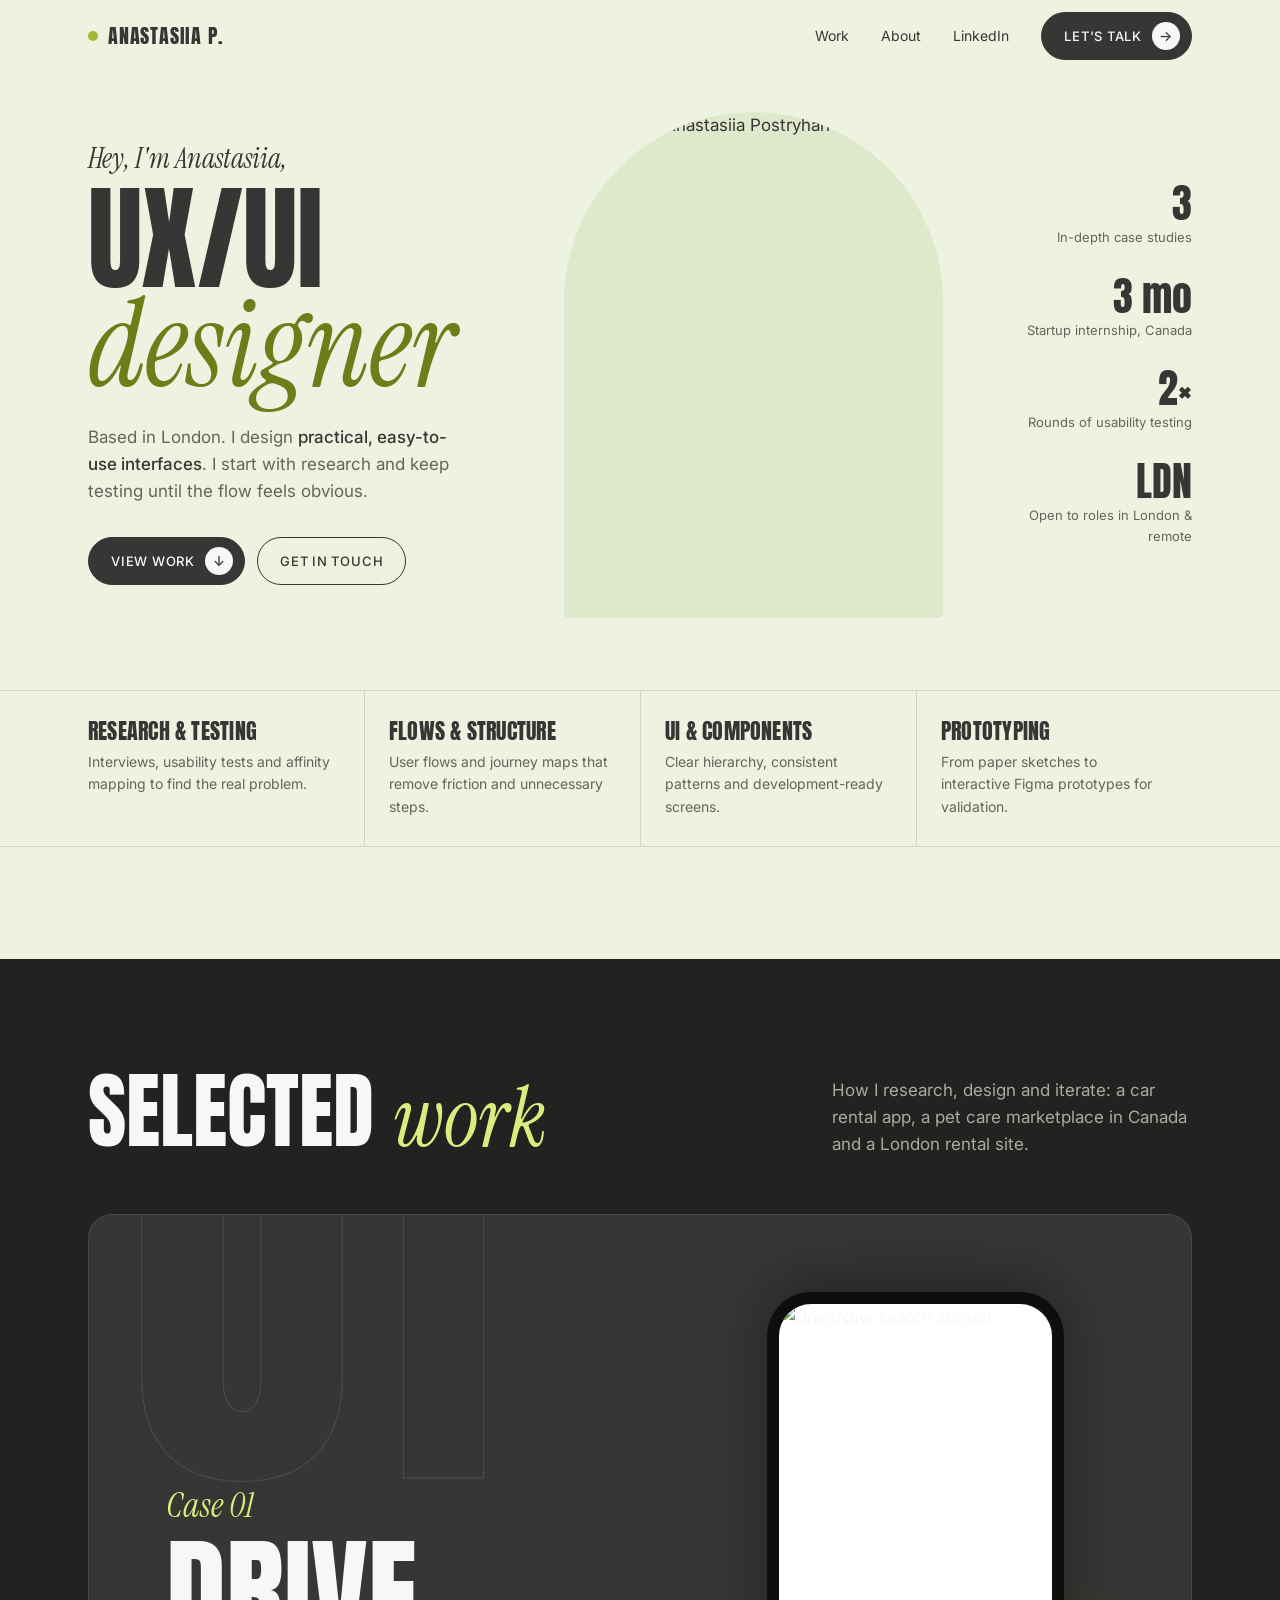
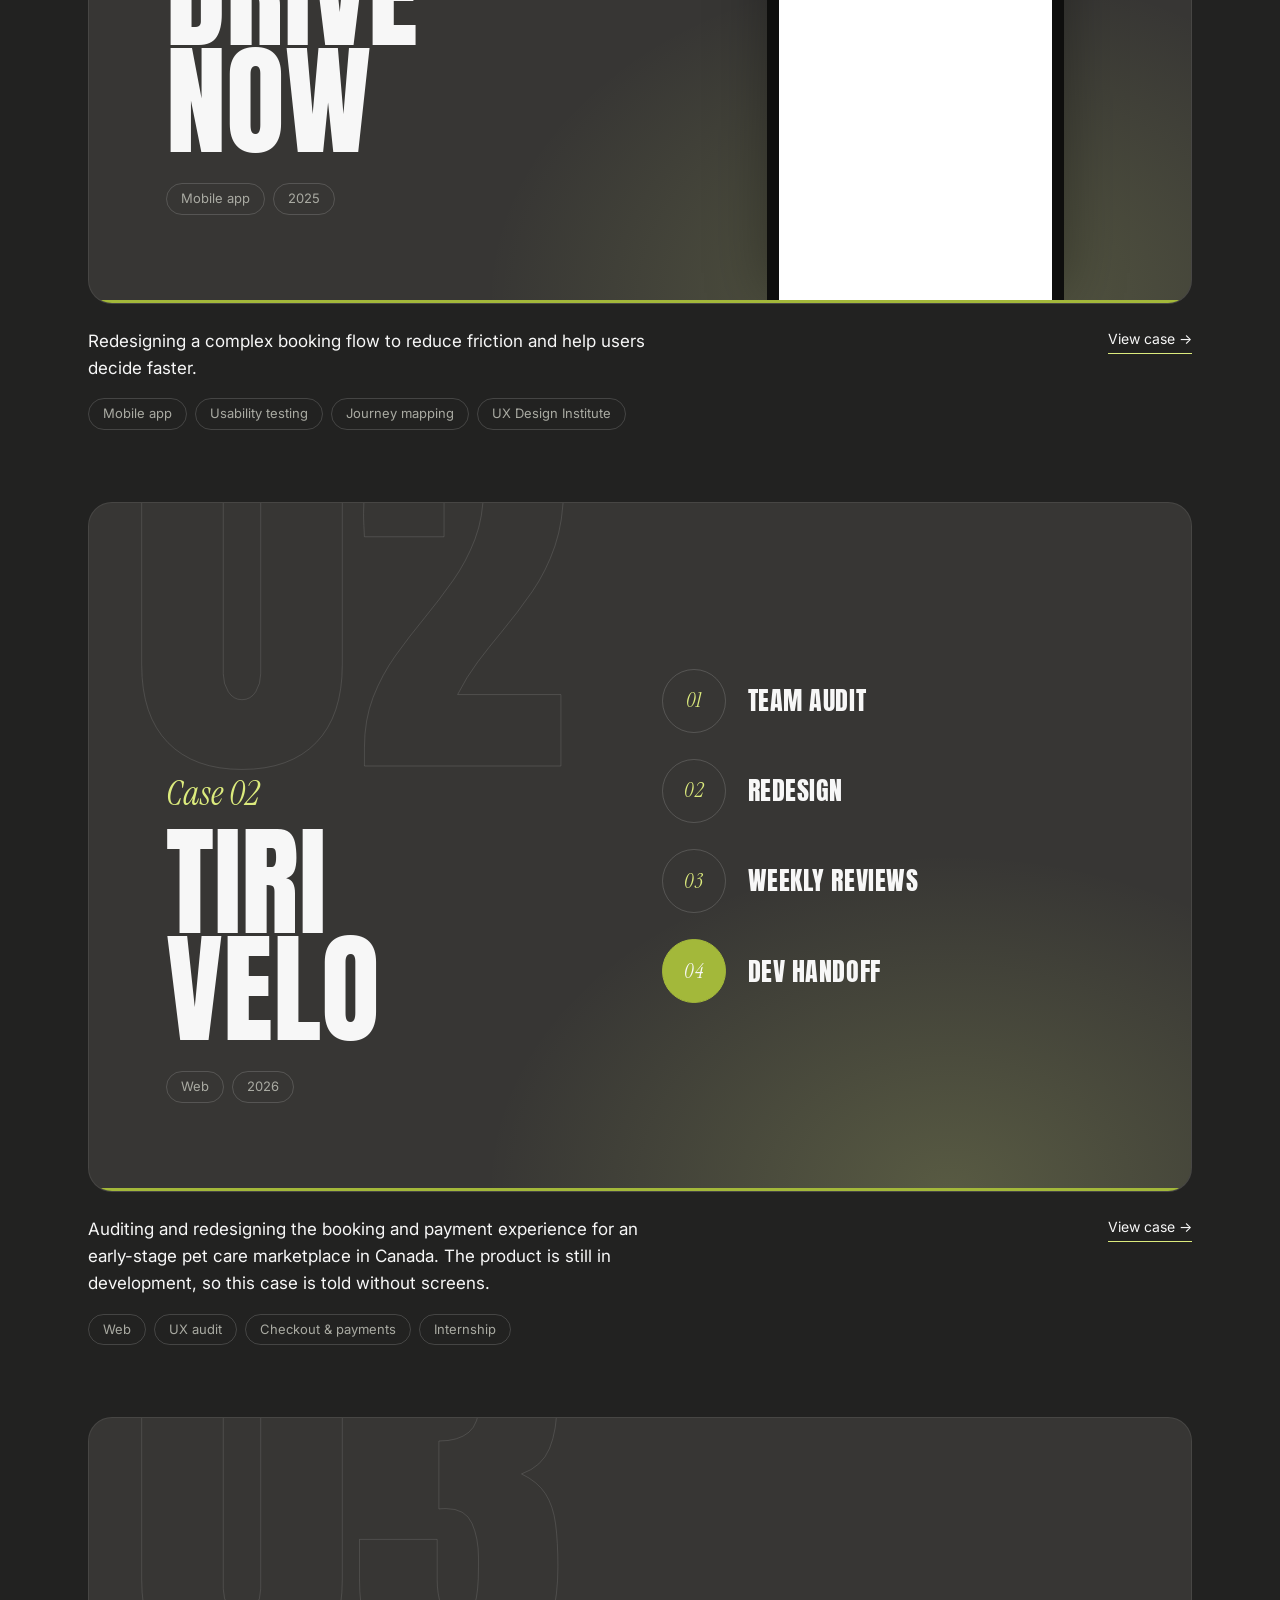
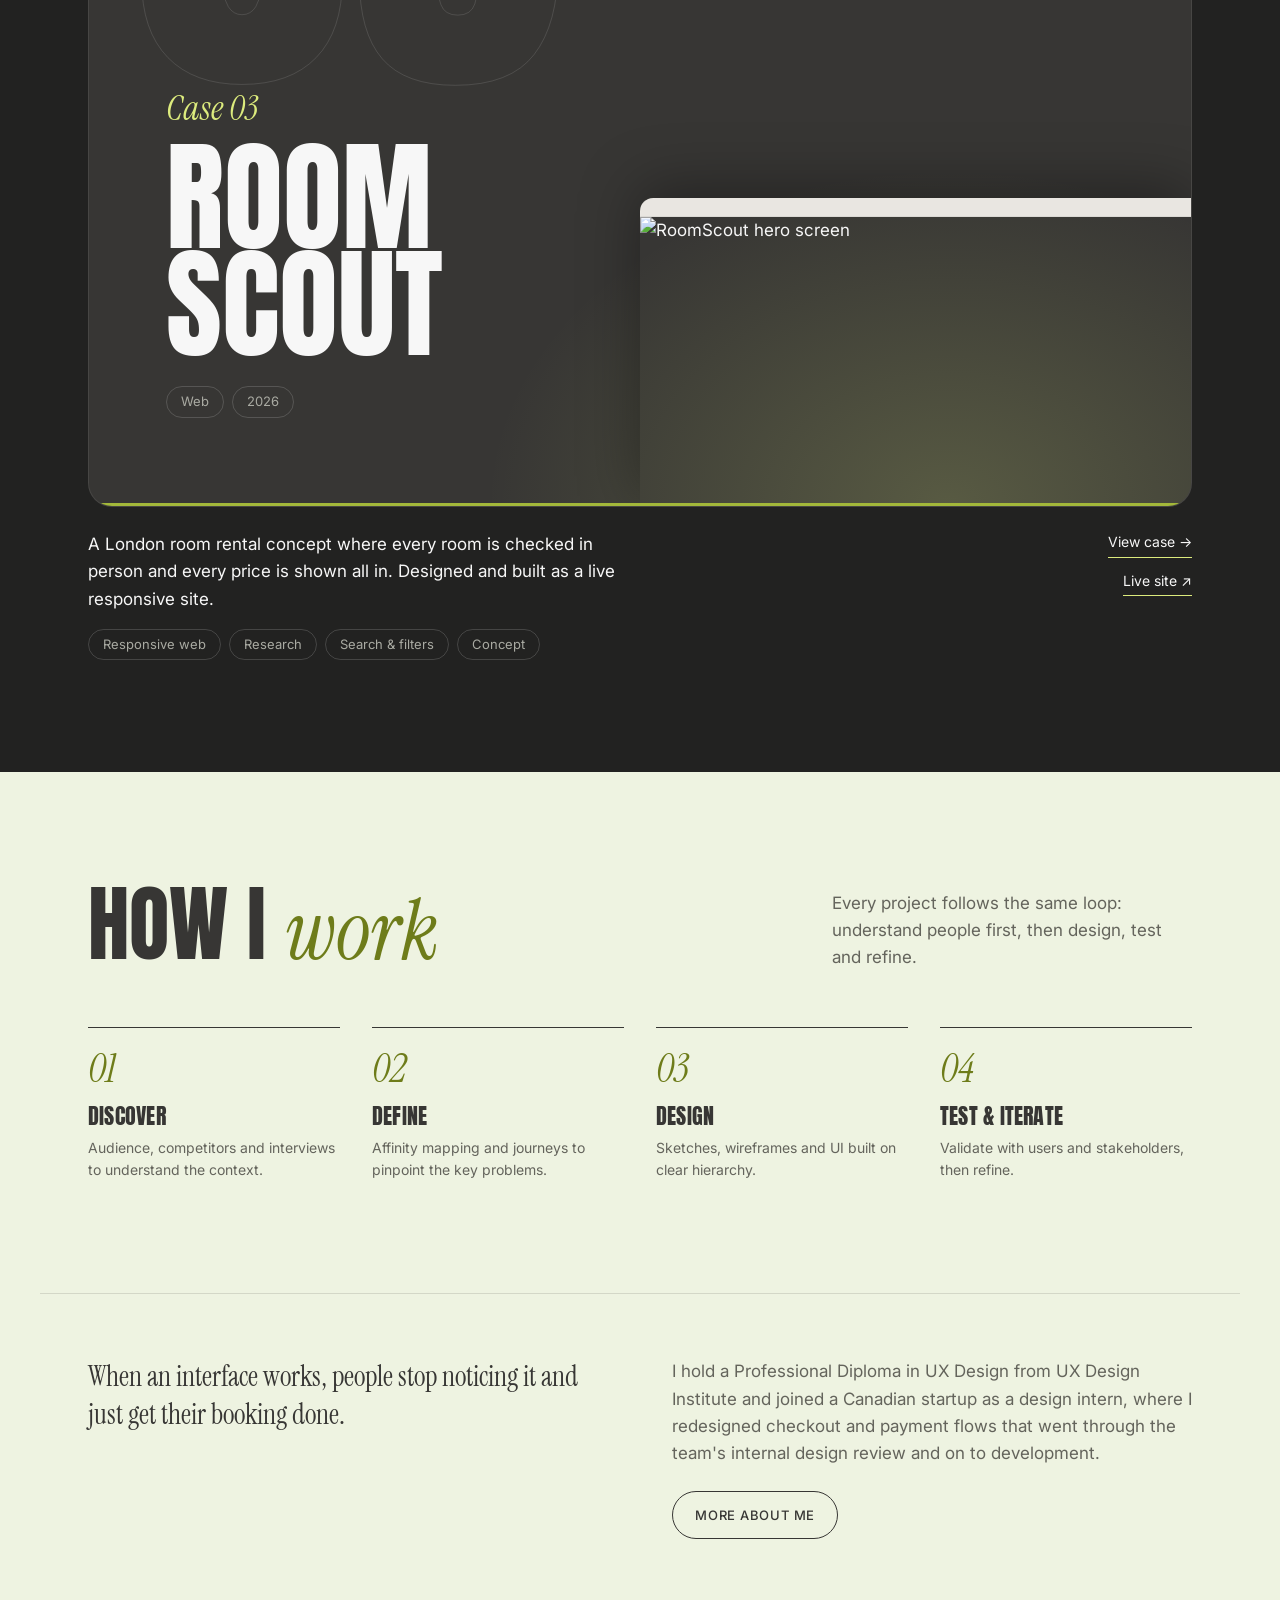
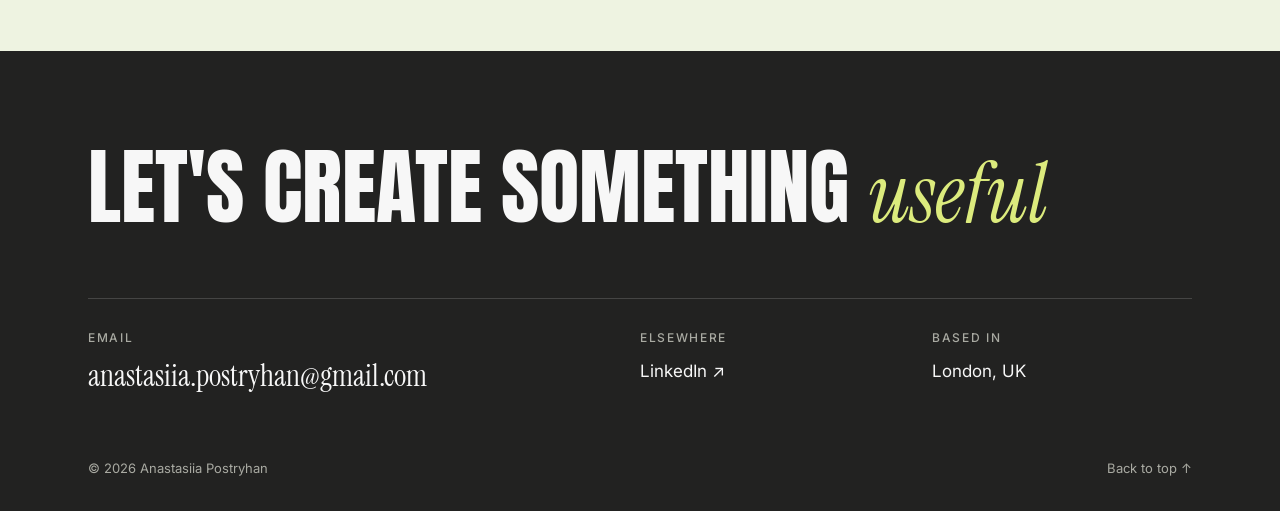
==== index.html @ 923228b1 "Add files via upload" ====
<!doctype html>
<html lang="en">
<head>
  <meta charset="utf-8">
  <meta name="viewport" content="width=device-width, initial-scale=1">
  <title>Anastasiia Postryhan, UX/UI designer</title>
  <meta name="description" content="Portfolio of Anastasiia Postryhan, a junior UX/UI designer in London. Case studies in research, usability testing and web and mobile UI.">
  <link rel="canonical" href="https://anastasiia-postryhan.vercel.app/">
  <meta name="theme-color" content="#EEF3E1">
  <meta property="og:type" content="website">
  <meta property="og:site_name" content="Anastasiia Postryhan">
  <meta property="og:title" content="Anastasiia Postryhan, UX/UI designer">
  <meta property="og:description" content="Portfolio of Anastasiia Postryhan, a junior UX/UI designer in London. Case studies in research, usability testing and web and mobile UI.">
  <meta property="og:url" content="https://anastasiia-postryhan.vercel.app/">
  <meta property="og:image" content="https://anastasiia-postryhan.vercel.app/assets/og/default.jpg">
  <meta property="og:image:width" content="1200">
  <meta property="og:image:height" content="630">
  <meta name="twitter:image" content="https://anastasiia-postryhan.vercel.app/assets/og/default.jpg">
  <meta name="twitter:card" content="summary_large_image">
  <meta name="twitter:title" content="Anastasiia Postryhan, UX/UI designer">
  <meta name="twitter:description" content="Portfolio of Anastasiia Postryhan, a junior UX/UI designer in London. Case studies in research, usability testing and web and mobile UI.">
  <link rel="preconnect" href="https://fonts.googleapis.com">
  <link rel="preconnect" href="https://fonts.gstatic.com" crossorigin>
  <link href="https://fonts.googleapis.com/css2?family=Anton&family=Instrument+Serif:ital@0;1&family=Inter:wght@400;500&display=swap" rel="stylesheet">
  <link rel="stylesheet" href="styles.css?v=23">
  <link rel="icon" href="favicon.svg" type="image/svg+xml">
  <link rel="icon" href="favicon-32.png" type="image/png" sizes="32x32">
  <link rel="apple-touch-icon" href="apple-touch-icon.png">
</head>
<body>

  <header class="header">
    <div class="wrap header__inner">
      <a href="index.html" class="logo">Anastasiia P.</a>
      <nav class="nav">
        <a href="#work">Work</a>
        <a href="about.html">About</a>
        <a href="https://uk.linkedin.com/in/anastasiia-postryhan-ux" target="_blank" rel="noopener noreferrer">LinkedIn</a>
        <a href="#contact" class="btn btn--dark">Let's talk <span class="btn__dot">→</span></a>
      </nav>
    </div>
  </header>

  <main>
    <!-- Hero -->
    <section class="hero">
      <div class="wrap hero__grid">
        <div>
          <p class="hero__hi">Hey, I'm Anastasiia,</p>
          <h1 class="hero__title">UX/UI <span class="italic">designer</span></h1>
          <p class="hero__lead">Based in London. I design <strong>practical, easy-to-use interfaces</strong>. I start with research and keep testing until the flow feels obvious.</p>
          <div class="hero__ctas">
            <a href="#work" class="btn btn--dark">View work <span class="btn__dot">↓</span></a>
            <a href="#contact" class="btn btn--ghost">Get in touch</a>
          </div>
        </div>

        <div class="arch">
          <img width="1086" height="1448" fetchpriority="high" src="assets/anastasiia.webp" alt="Portrait of Anastasiia Postryhan">
        </div>

        <div class="facts">
          <div><div class="fact__num">3</div><div class="fact__label">In-depth case studies</div></div>
          <div><div class="fact__num">3 mo</div><div class="fact__label">Startup internship, Canada</div></div>
          <div><div class="fact__num">2×</div><div class="fact__label">Rounds of usability testing</div></div>
          <div><div class="fact__num">LDN</div><div class="fact__label">Open to roles in London &amp; remote</div></div>
        </div>
      </div>
    </section>

    <!-- Skills -->
    <section class="skills">
      <h2 class="sr-only">Skills</h2>
      <div class="wrap skills__grid">
        <div class="skill"><h3>Research &amp; testing</h3><p>Interviews, usability tests and affinity mapping to find the real problem.</p></div>
        <div class="skill"><h3>Flows &amp; structure</h3><p>User flows and journey maps that remove friction and unnecessary steps.</p></div>
        <div class="skill"><h3>UI &amp; components</h3><p>Clear hierarchy, consistent patterns and development-ready screens.</p></div>
        <div class="skill"><h3>Prototyping</h3><p>From paper sketches to interactive Figma prototypes for validation.</p></div>
      </div>
    </section>

    <!-- Work -->
    <section class="work" id="work">
      <div class="wrap">
        <div class="section-head">
          <h2 class="section-title">Selected <span class="italic accent">work</span></h2>
          <p>How I research, design and iterate: a car rental app, a pet care marketplace in Canada and a London rental site.</p>
        </div>

        <div class="cases">
          <a href="drivenow.html" class="case">
            <div class="cover-d">
              <span class="cover-d__num">01</span>
              <div class="cover-d__text"><div class="cover-d__eyebrow">Case 01</div><div class="cover-d__name">Drive<br>Now</div><div class="cover-d__meta"><span>Mobile app</span><span>2025</span></div></div>
              <div class="cover-d__media"><div class="cover-d__phone"><img loading="lazy" width="440" height="1100" src="assets/dn/FjUAhNZ296VUtblM.png" alt="DriveNow search screen"></div></div>
            </div>
            <div class="case__row">
              <div>
                <h3 class="sr-only">DriveNow, car rental app</h3>
                <p class="case__desc">Redesigning a complex booking flow to reduce friction and help users decide faster.</p>
                <div class="tags"><span class="tag">Mobile app</span><span class="tag">Usability testing</span><span class="tag">Journey mapping</span><span class="tag">UX Design Institute</span></div>
              </div>
              <span class="case__link">View case →</span>
            </div>
          </a>

          <a href="tirivelo.html" class="case">
            <div class="cover-d">
              <span class="cover-d__num">02</span>
              <div class="cover-d__text"><div class="cover-d__eyebrow">Case 02</div><div class="cover-d__name">Tiri<br>Velo</div><div class="cover-d__meta"><span>Web</span><span>2026</span></div></div>
              <ol class="flow" aria-label="How the work went"><li>Team audit</li><li>Redesign</li><li>Weekly reviews</li><li>Dev handoff</li></ol>
            </div>
            <div class="case__row">
              <div>
                <h3 class="sr-only">TiriVelo, confident checkout</h3>
                <p class="case__desc">Auditing and redesigning the booking and payment experience for an early-stage pet care marketplace in Canada. The product is still in development, so this case is told without screens.</p>
                <div class="tags"><span class="tag">Web</span><span class="tag">UX audit</span><span class="tag">Checkout &amp; payments</span><span class="tag">Internship</span></div>
              </div>
              <span class="case__link">View case →</span>
            </div>
          </a>

          <div class="case">
            <a href="roomscout.html" class="case__cover" aria-label="RoomScout case study"><div class="cover-d">
              <span class="cover-d__num">03</span>
              <div class="cover-d__text"><div class="cover-d__eyebrow">Case 03</div><div class="cover-d__name">Room<br>Scout</div><div class="cover-d__meta"><span>Web</span><span>2026</span></div></div>
              <div class="cover-d__shot"><img loading="lazy" src="assets/rs/og.jpg" alt="RoomScout hero screen" width="1200" height="630"></div>
            </div></a>
            <div class="case__row">
              <div>
                <h3 class="sr-only">RoomScout, London room rentals</h3>
                <p class="case__desc">A London room rental concept where every room is checked in person and every price is shown all in. Designed and built as a live responsive site.</p>
                <div class="tags"><span class="tag">Responsive web</span><span class="tag">Research</span><span class="tag">Search &amp; filters</span><span class="tag">Concept</span></div>
              </div>
              <div class="case__links"><a class="case__link" href="roomscout.html">View case →</a><a class="case__link" href="https://roomscout.netlify.app" target="_blank" rel="noopener noreferrer">Live site ↗</a></div>
            </div>
          </div>
        </div>
      </div>
    </section>

    <!-- Process -->
    <section class="process">
      <div class="wrap">
        <div class="section-head">
          <h2 class="section-title">How I <span class="italic accent">work</span></h2>
          <p>Every project follows the same loop: understand people first, then design, test and refine.</p>
        </div>
        <div class="steps">
          <div class="step"><div class="step__num">01</div><h3>Discover</h3><p>Audience, competitors and interviews to understand the context.</p></div>
          <div class="step"><div class="step__num">02</div><h3>Define</h3><p>Affinity mapping and journeys to pinpoint the key problems.</p></div>
          <div class="step"><div class="step__num">03</div><h3>Design</h3><p>Sketches, wireframes and UI built on clear hierarchy.</p></div>
          <div class="step"><div class="step__num">04</div><h3>Test &amp; iterate</h3><p>Validate with users and stakeholders, then refine.</p></div>
        </div>
      </div>
    </section>

    <!-- About teaser -->
    <section class="about-teaser">
      <div class="wrap about-teaser__grid">
        <p class="about-teaser__lead">When an interface works, people stop noticing it and just get their booking done.</p>
        <div class="about-teaser__body">
          <p>I hold a Professional Diploma in UX Design from UX Design Institute and joined a Canadian startup as a design intern, where I redesigned checkout and payment flows that went through the team's internal design review and on to development.</p>
          <a href="about.html" class="btn btn--ghost">More about me</a>
        </div>
      </div>
    </section>
  </main>

  <footer class="footer" id="contact">
    <div class="wrap">
      <h2 class="footer__cta">Let's create something <span class="italic">useful</span></h2>
      <div class="footer__grid">
        <div>
          <p class="footer__label">Email</p>
          <a class="footer__email" href="mailto:anastasiia.postryhan@gmail.com">anastasiia.postryhan@gmail.com</a>
        </div>
        <div>
          <p class="footer__label">Elsewhere</p>
          <a href="https://uk.linkedin.com/in/anastasiia-postryhan-ux" target="_blank" rel="noopener noreferrer">LinkedIn ↗</a>
        </div>
        <div>
          <p class="footer__label">Based in</p>
          <p>London, UK</p>
        </div>
      </div>
      <div class="footer__bottom">
        <span>© 2026 Anastasiia Postryhan</span>
        <a href="#top" onclick="window.scrollTo({top:0});return false;">Back to top ↑</a>
      </div>
    </div>
  </footer>

</body>
</html>
---- styles.css ----
/* =========================================================
   Anastasiia Postryhan portfolio: one design system
   Layout: mint page, near-black sections for rhythm, lime accent on dark
   ========================================================= */
:root {
  /* Colour */
  --bg: #EEF3E1;            /* page */
  --surface: #E0E8CC;       /* light cards */
  --ink: #373634;           /* text, dark sections */
  --muted: #64645C;
  --line: rgba(55, 54, 52, .15);
  --dark: #222221;
  --stage: #373634;         /* covers and media sitting on dark */
  --on-dark: #F7F7F7;
  --on-dark-muted: #A9AAA2;
  --line-dark: rgba(247, 247, 247, .16);
  --accent: #6E7C1A;
  --accent-on-dark: #DCEB7D;  /* accent inside dark sections */
  --warm: #A3B83A;            /* small accent details: logo dot, slider, cover line, bullets */
  --glow: rgba(220, 235, 125, .20);
  --stage-line: rgba(247, 247, 247, .08);
  --num-stroke: rgba(247, 247, 247, .12);

  /* Type families */
  --display: "Anton", "Impact", "Arial Narrow", sans-serif;
  --serif: "Instrument Serif", Georgia, serif;
  --sans: "Inter", system-ui, -apple-system, sans-serif;

  /* Type scale */
  --fs-display: clamp(56px, 9vw, 120px);  /* page titles */
  --fs-h2: clamp(44px, 6.5vw, 88px);      /* section titles, footer, next case */
  --fs-h3: clamp(30px, 3.4vw, 42px);      /* case page section labels */
  --fs-h4: 22px;                          /* card and step titles */
  --fs-lead: clamp(22px, 2.4vw, 28px);    /* serif lead lines */
  --fs-kicker: 22px;                      /* italic serif kickers, years, case numbers */
  --fs-numeral: 40px;                     /* step and principle numbers */
  --fs-body: 17px;
  --fs-card: 15px;
  --fs-small: 14px;
  --fs-caption: 13px;
  --fs-label: 12px;

  /* Spacing */
  --gutter: clamp(16px, 4vw, 48px);
  --wrap: 1200px;
  --sp-section: clamp(72px, 10vw, 112px);
  --sp-block: 32px;
  --gap: 16px;
  --pad-card: 28px;

  /* Shape */
  --r-card: 18px;
  --r-stage: 24px;
  --r-pill: 999px;
  --control-h: 48px;
}

/* Dark containers use the on-dark accent */
.work, .footer, .next, .proto, .cover-d, .tldr__card--dark, .pair > .pair__solution, .role__card--mine, .principle--dark, .ba__notes > div:last-child {
  --accent: var(--accent-on-dark);
}

/* ---------- Base ---------- */
* { box-sizing: border-box; margin: 0; padding: 0; }
html { scroll-behavior: smooth; }
body { background: var(--bg); color: var(--ink); font: 400 var(--fs-body)/1.6 var(--sans); -webkit-font-smoothing: antialiased; }
img { display: block; max-width: 100%; height: auto; }
a { color: inherit; text-decoration: none; }
:focus-visible { outline: 2px solid var(--warm); outline-offset: 3px; border-radius: 4px; }
h1, h2, h3 { text-wrap: balance; font-weight: 400; }
@media (prefers-reduced-motion: reduce) { html { scroll-behavior: auto; } *, *::before, *::after { transition: none !important; } }

.wrap { max-width: var(--wrap); margin: 0 auto; padding-inline: var(--gutter); }
.sr-only { position: absolute; width: 1px; height: 1px; margin: -1px; overflow: hidden; clip: rect(0 0 0 0); white-space: nowrap; border: 0; }

/* ---------- Type roles ---------- */
.eyebrow, .meta dt, .footer__label {
  font: 500 var(--fs-label)/1.2 var(--sans); letter-spacing: .14em; text-transform: uppercase; color: var(--muted);
}
.italic { font-family: var(--serif); font-style: italic; font-weight: 400; text-transform: none; letter-spacing: 0; }
.accent { color: var(--accent); }

.hero__title, .cs-hero__title { font: 400 var(--fs-display)/.9 var(--display); text-transform: uppercase; letter-spacing: -.005em; }
.section-title, .footer__cta, .next__title { font: 400 var(--fs-h2)/.95 var(--display); text-transform: uppercase; }
.section-title .italic, .footer__cta .italic, .hero__title .italic { color: var(--accent); }
.cs-label h2 { font: 400 var(--fs-h3)/1 var(--display); text-transform: uppercase; }
.skill h3, .step h3, .pair h3, .principle h3, .timeline-v h3, .stat__num {
  font: 400 var(--fs-h4)/1.1 var(--display); text-transform: uppercase; letter-spacing: .01em;
}
.hero__hi, .kicker, .tldr__card h3, .role__card h3, .impact__card h3, .cs-hero__num, .timeline-v__year {
  font: italic 400 var(--fs-kicker)/1.1 var(--serif); color: var(--accent);
}
.cs-hero__sub, .about-hero__lead, .about-teaser__lead { font: 400 var(--fs-lead)/1.35 var(--serif); }
.step__num, .principle__num { font: italic 400 var(--fs-numeral)/1 var(--serif); color: var(--accent); }

/* ---------- Controls ---------- */
.btn {
  display: inline-flex; align-items: center; justify-content: center; gap: 10px;
  min-height: var(--control-h); padding: 0 22px;
  border-radius: var(--r-pill); border: 1px solid var(--ink);
  font: 500 13px/1 var(--sans); letter-spacing: .06em; text-transform: uppercase;
  transition: transform .2s, background .2s, color .2s;
}
.btn:hover { transform: translateY(-2px); }
.btn--dark { background: var(--ink); color: var(--on-dark); padding-right: 11px; }
.btn--ghost:hover { background: var(--ink); color: var(--on-dark); }
.btn__dot { width: 28px; height: 28px; border-radius: 50%; display: grid; place-items: center; font-size: 14px; background: var(--on-dark); color: var(--ink); }

/* Text link with accent underline */
.link, .case__link, .proto__bar a, .timeline-v a {
  font-size: var(--fs-small); white-space: nowrap;
  border-bottom: 1px solid var(--accent); padding-bottom: 3px;
  transition: color .2s;
}
.link:hover, .case__link:hover, .proto__bar a:hover, .timeline-v a:hover { color: var(--accent); }
.back { display: inline-block; font-size: var(--fs-small); color: var(--muted); margin-bottom: 40px; transition: color .2s; }
.back:hover { color: var(--accent); }

/* Pills: tags, chips, process steps, cover meta */
.tag, .chip, .timeline a, .cover-d__meta span, .review-pill {
  display: inline-flex; align-items: center; gap: 8px;
  padding: 7px 14px; border-radius: var(--r-pill);
  border: 1px solid var(--line); font-size: var(--fs-caption); line-height: 1.2;
}
.tags, .chips, .timeline, .links { display: flex; flex-wrap: wrap; gap: 8px; }
.links { gap: 12px; margin-top: 24px; }
.chip--solid { background: var(--ink); border-color: var(--ink); color: var(--on-dark); }
.timeline a { transition: background .2s, color .2s, border-color .2s; }
.timeline a span { font: italic 400 15px/1 var(--serif); color: var(--accent); }
.timeline a:hover { background: var(--ink); color: var(--on-dark); border-color: var(--ink); }
.work .tag, .cover-d__meta span { border-color: var(--line-dark); color: var(--on-dark-muted); }

/* ---------- Cards ---------- */
.card, .tldr__card, .pair > div, .role__card, .principle, .impact__card, .ba__notes > div, .note {
  background: var(--surface); border-radius: var(--r-card); padding: var(--pad-card); font-size: var(--fs-card);
}
.card--dark, .tldr__card--dark, .pair > .pair__solution, .role__card--mine, .principle--dark, .ba__notes > div:last-child {
  background: var(--dark); color: var(--on-dark);
}
.tldr__card h3, .role__card h3, .impact__card h3 { margin-bottom: 12px; }

/* ---------- Header ---------- */
.header { position: sticky; top: 0; z-index: 10; background: color-mix(in srgb, var(--bg) 88%, transparent); backdrop-filter: blur(10px); }
.header__inner { display: flex; align-items: center; justify-content: space-between; height: 72px; }
.logo { display: flex; align-items: center; gap: 10px; font: 400 20px/1 var(--display); letter-spacing: .04em; text-transform: uppercase; }
.logo::before { content: ""; width: 10px; height: 10px; border-radius: 50%; background: var(--warm); }
.nav { display: flex; align-items: center; gap: 32px; font-size: var(--fs-small); }
.nav a:not(.btn) { position: relative; }
.nav a:not(.btn)::after { content: ""; position: absolute; left: 0; bottom: -4px; height: 1px; width: 0; background: var(--warm); transition: width .25s; }
.nav a:not(.btn):hover::after { width: 100%; }

/* ---------- Home ---------- */
.hero { padding-block: 40px 72px; }
.hero__grid { display: grid; grid-template-columns: 1.15fr 1fr .55fr; gap: 40px; align-items: center; }
.hero__hi { margin-bottom: 12px; color: var(--ink); font-size: 28px; }
.hero__title .italic { display: block; font-size: 1.05em; line-height: .9; }
.hero__lead { margin: 24px 0 32px; max-width: 380px; font-size: var(--fs-body); color: var(--muted); }
.hero__lead strong { color: var(--ink); font-weight: 500; }
.hero__ctas { display: flex; gap: 12px; flex-wrap: wrap; }

.arch { aspect-ratio: 3 / 4; max-width: 100%; border-radius: 999px 999px var(--r-stage) var(--r-stage); overflow: hidden; background: var(--surface); }
.arch img { width: 100%; height: 100%; object-fit: cover; object-position: 50% 20%; }

.facts { display: flex; flex-direction: column; gap: 28px; text-align: right; }
.fact__num { font: 400 40px/1 var(--display); }
.fact__label { font-size: var(--fs-caption); color: var(--muted); margin-top: 4px; }

.skills { border-block: 1px solid var(--line); }
.skills__grid { display: grid; grid-template-columns: repeat(4, 1fr); }
.skill { padding: 28px 24px; border-left: 1px solid var(--line); }
.skill:first-child { border-left: 0; padding-left: 0; }
.skill h3 { margin-bottom: 8px; }
.skill p, .step p { font-size: var(--fs-small); color: var(--muted); }

.section-head { display: flex; justify-content: space-between; align-items: end; gap: 32px; margin-bottom: 56px; }
.section-head p { max-width: 360px; color: var(--muted); }

.work { background: var(--dark); color: var(--on-dark); padding-block: var(--sp-section); margin-top: var(--sp-section); }
.work .section-head p { color: var(--on-dark-muted); }
.cases { display: grid; gap: 72px; }
.case { display: grid; gap: 24px; }
.case__row { display: grid; grid-template-columns: 1fr auto; gap: 24px; align-items: start; }
.case__desc { max-width: 560px; font-size: var(--fs-body); }
.case .tags { margin-top: 16px; }

.process { padding-block: var(--sp-section); }
.steps { display: grid; grid-template-columns: repeat(4, 1fr); gap: 32px; }
.step { border-top: 1px solid var(--ink); padding-top: 20px; }
.step h3 { margin: 16px 0 8px; }

.about-teaser { padding-bottom: var(--sp-section); }
.about-teaser__grid { display: grid; grid-template-columns: 1fr 1fr; gap: 64px; align-items: start; border-top: 1px solid var(--line); padding-top: 64px; }
.about-teaser__body p { color: var(--muted); margin-bottom: 24px; }

/* ---------- Footer & next case ---------- */
.footer { background: var(--dark); color: var(--on-dark); padding-block: 96px 32px; }
.footer--spaced { margin-top: var(--sp-section); }
.footer__grid { display: grid; grid-template-columns: 2fr 1fr 1fr; gap: 32px; margin-top: 64px; padding-top: 32px; border-top: 1px solid var(--line-dark); }
.footer__label { color: var(--on-dark-muted); margin-bottom: 12px; }
.footer a:hover { color: var(--accent); }
.footer__email { font: 400 clamp(22px, 2.6vw, 30px)/1.2 var(--serif); }
.footer__bottom { margin-top: 64px; font-size: var(--fs-caption); color: var(--on-dark-muted); display: flex; justify-content: space-between; }

.next { display: block; margin-top: var(--sp-section); background: var(--dark); color: var(--on-dark); border-bottom: 1px solid var(--line-dark); }
.next .wrap { padding-block: 72px; display: flex; justify-content: space-between; align-items: end; gap: 24px; }
.next .eyebrow { color: var(--on-dark-muted); display: block; margin-bottom: 12px; }
.next__title { transition: color .2s; }
.next:hover .next__title { color: var(--accent); }

/* ---------- Case pages ---------- */
.cs-hero { padding-block: 48px 56px; }
.cs-hero__num { margin-bottom: 12px; }
.cs-hero__sub { max-width: 760px; margin-top: 20px; }

.meta { display: grid; grid-template-columns: repeat(5, 1fr); border-bottom: 1px solid var(--line); margin-top: 48px; }
.meta > div { padding: 20px 20px 24px 0; min-width: 0; }
.meta dt { margin-bottom: 6px; }
.meta dd { font-size: var(--fs-card); }

.tldr { display: grid; grid-template-columns: repeat(3, 1fr); gap: var(--gap); margin-top: 72px; }

.cs-section { padding-top: var(--sp-section); }
.cs-grid { display: grid; grid-template-columns: 280px 1fr; gap: 48px; }
.cs-grid > * { min-width: 0; }
.cs-label { position: sticky; top: 96px; align-self: start; }
.cs-label .eyebrow { display: block; margin-bottom: 10px; }
.prose p { font-size: var(--fs-body); margin-bottom: 16px; max-width: 680px; }
.prose p.muted { color: var(--muted); }
.prose .lead-in { font-weight: 500; margin-top: 8px; }
.list { list-style: none; display: grid; gap: 10px; margin: 8px 0 24px; max-width: 680px; }
.list li { padding-left: 22px; position: relative; }
.list li::before { content: ""; position: absolute; left: 0; top: .75em; width: 10px; height: 1px; background: var(--warm); }
.block { margin-top: var(--sp-block); }
.block-sm { margin-top: 12px; }

.figure { margin-top: var(--sp-block); }
.figure img, .phones img, .ba__frame, .shot__img, .scrollshot { border-radius: var(--r-card); }
.figure img { width: 100%; background: var(--surface); }
.figure figcaption, .shot figcaption span { font-size: var(--fs-caption); color: var(--muted); margin-top: 10px; }

.pairs { display: grid; gap: var(--gap); margin-top: 24px; }
.pair { display: grid; grid-template-columns: 1fr 1fr; gap: 0; }
.pair > div:first-child { border-radius: var(--r-card) 0 0 var(--r-card); }
.pair > div:last-child { border-radius: 0 var(--r-card) var(--r-card) 0; }
.pair .eyebrow { display: block; margin-bottom: 12px; }
.pair__solution .eyebrow, .ba__notes > div:last-child .eyebrow { color: var(--accent); }
.pair h3 { margin-bottom: 12px; }
.pair ul, .ba__notes ul { list-style: none; display: grid; gap: 6px; }
.pair__problem ul { color: var(--muted); }
.pair__result { margin-top: 16px; padding-top: 16px; border-top: 1px solid var(--line-dark); }
.pair__result strong { color: var(--accent); font-weight: 500; }

.phones { display: grid; grid-template-columns: repeat(4, 1fr); gap: var(--gap); margin-top: var(--sp-block); }
.phones img { height: 520px; width: 100%; object-fit: cover; object-position: top; border: 1px solid var(--line); }

.proto { margin-top: var(--sp-block); background: var(--stage); border-radius: var(--r-stage); padding: 24px; }
.proto iframe { width: 100%; height: 760px; border: 0; border-radius: 12px; display: block; }
.proto__bar { display: flex; justify-content: space-between; align-items: center; gap: 16px; color: var(--on-dark-muted); font-size: var(--fs-small); padding: 4px 4px 20px; }
.proto__bar a { color: var(--on-dark); }

.impact { display: grid; grid-template-columns: 1fr 1fr; gap: var(--gap); }

.role { display: grid; grid-template-columns: 1fr 1fr; gap: var(--gap); margin-top: 8px; }

.ba { margin-top: var(--sp-block); }
.ba__frame { position: relative; overflow: hidden; aspect-ratio: var(--ratio, 1440 / 1600); max-width: 100%; background: #fff; border: 1px solid var(--line); user-select: none; touch-action: pan-y; }
.ba__frame img { position: absolute; inset: 0; width: 100%; height: 100%; object-fit: cover; object-position: top; pointer-events: none; }
.ba__after { clip-path: inset(0 0 0 var(--pos, 50%)); }
.ba__line { position: absolute; top: 0; bottom: 0; left: var(--pos, 50%); width: 2px; background: var(--warm); transform: translateX(-1px); pointer-events: none; }
.ba__handle { position: absolute; top: 50%; left: 50%; transform: translate(-50%, -50%); width: var(--control-h); height: var(--control-h); border-radius: 50%; background: var(--warm); color: #fff; display: grid; place-items: center; font-size: 14px; box-shadow: 0 6px 20px rgba(0,0,0,.25); }
.ba__tag { position: absolute; top: 16px; padding: 7px 14px; border-radius: var(--r-pill); font: 500 var(--fs-label)/1.2 var(--sans); letter-spacing: .14em; text-transform: uppercase; background: var(--ink); color: var(--on-dark); pointer-events: none; }
.ba__tag--before { left: 16px; }
.ba__tag--after { right: 16px; background: var(--warm); }
.ba__range { position: absolute; inset: 0; width: 100%; height: 100%; opacity: 0; cursor: ew-resize; margin: 0; }
.ba__range:focus-visible + * , .ba__frame:has(.ba__range:focus-visible) { outline: 2px solid var(--accent); outline-offset: 3px; }
.ba__notes { display: grid; grid-template-columns: 1fr 1fr; gap: var(--gap); margin-top: var(--gap); }
.ba__notes .eyebrow { display: block; margin-bottom: 10px; }

.gallery { display: grid; grid-template-columns: repeat(3, 1fr); gap: var(--gap); margin-top: var(--sp-block); }
.shot { margin: 0; }
.shot__img { overflow: hidden; aspect-ratio: 4 / 3.4; background: #fff; border: 1px solid var(--line); }
.shot__img img { width: 100%; height: 100%; object-fit: cover; object-position: var(--focus, 50% 7%); transform: scale(1.35); transform-origin: var(--origin, 32% 0); }
.shot figcaption { margin-top: 10px; font-size: var(--fs-small); }
.shot figcaption span { display: block; margin-top: 2px; }

.scrollshot { margin-top: var(--gap); height: 640px; overflow-y: auto; border: 1px solid var(--line); background: #fff; }
.scrollshot img { width: 100%; }
.note { margin-top: var(--gap); color: var(--muted); }
.note .eyebrow { display: block; margin-bottom: 8px; color: var(--accent); }

.stats { display: grid; grid-template-columns: repeat(3, 1fr); gap: var(--gap); }
.stat { border-top: 1px solid var(--ink); padding-top: 16px; }
.stat__num { font-size: 32px; }
.stat__num .italic { color: var(--accent); }
.stat p { font-size: var(--fs-small); color: var(--muted); margin-top: 8px; }

/* ---------- About ---------- */
.about-hero { padding-top: 48px; }
.about-hero__grid { display: grid; grid-template-columns: 1.3fr 1fr; gap: 64px; align-items: end; }
.about-hero__lead { margin-top: 28px; max-width: 620px; }
.about-hero .arch { max-width: 420px; justify-self: end; width: 100%; }

.principles { display: grid; grid-template-columns: repeat(3, 1fr); gap: var(--gap); }
.principle h3 { margin: 16px 0 8px; }
.principle:not(.principle--dark) p { color: var(--muted); }

.timeline-v { list-style: none; border-left: 1px solid var(--line); margin-left: 6px; }
.timeline-v li { position: relative; padding: 0 0 40px 32px; }
.timeline-v li:last-child { padding-bottom: 0; }
.timeline-v li::before { content: ""; position: absolute; left: -6px; top: 4px; width: 11px; height: 11px; border-radius: 50%; background: var(--bg); border: 1px solid var(--ink); }
.timeline-v li.is-now::before { background: var(--warm); border-color: var(--warm); }
.timeline-v h3 { margin: 8px 0 6px; }
.timeline-v p { color: var(--muted); max-width: 560px; }
.timeline-v a { color: var(--ink); }

.beyond { display: flex; flex-wrap: wrap; gap: 12px; margin-top: 8px; }
.beyond span { font: italic 400 26px/1 var(--serif); padding: 14px 24px; border: 1px solid var(--line); border-radius: var(--r-pill); }

/* ---------- Case cover (dark stage + name) ---------- */
.cover-d {
  container-type: inline-size; position: relative; overflow: hidden;
  aspect-ratio: 16 / 10; max-width: 100%; border-radius: var(--r-stage);
  background: var(--stage); border: 1px solid var(--stage-line); color: var(--on-dark);
  display: grid; grid-template-columns: 1fr 1fr; grid-template-rows: 100%;
}
.cover-d::before { content: ""; position: absolute; inset: 0; z-index: 0; background: radial-gradient(60% 70% at 78% 100%, var(--glow), transparent 70%); }
.cover-d::after { content: ""; position: absolute; left: 0; right: 0; bottom: 0; height: 3px; background: var(--warm); z-index: 4; }
.cover-d__num { position: absolute; left: 4cqw; top: -13cqw; z-index: 1; pointer-events: none; font: 400 40cqw/1 var(--display); color: transparent; -webkit-text-stroke: 1px var(--num-stroke); }
.cover-d__text { position: relative; z-index: 3; align-self: end; padding: 0 0 8cqw 7cqw; }
.cover-d__eyebrow { font: italic 400 3.2cqw/1 var(--serif); color: var(--accent); }
.cover-d__name { font: 400 11cqw/.88 var(--display); text-transform: uppercase; margin-top: 1.6cqw; }
.cover-d__meta { display: flex; flex-wrap: wrap; gap: 8px; margin-top: 2.6cqw; }
.cover-d__media { position: relative; z-index: 2; display: flex; justify-content: center; align-items: flex-end; padding-top: 7cqw; min-height: 0; height: 100%; overflow: hidden; }
.cover-d__media--right { justify-content: flex-end; }
.cover-d__phone, .cover-d__browser { height: 100%; overflow: hidden; background: #fff; transition: transform .5s ease; box-shadow: 0 -10px 60px rgba(0,0,0,.35); }
.cover-d__phone { width: 27cqw; border: 1.1cqw solid #0E0E0D; border-bottom: 0; border-radius: 4cqw 4cqw 0 0; }
.cover-d__browser { width: 56cqw; border-radius: 1.2cqw 0 0 0; }
.cover-d__browser::before { content: ""; display: block; height: 2cqw; background: #E9E6E1; border-bottom: 1px solid rgba(0,0,0,.06); }
.cover-d__phone img, .cover-d__browser img { width: 100%; height: 100%; object-fit: cover; object-position: top; }
.cover-d__soon { position: relative; z-index: 2; align-self: center; justify-self: center; font: italic 400 6cqw/1 var(--serif); color: var(--on-dark-muted); }
.case:hover .cover-d__phone, .case:hover .cover-d__browser { transform: translateY(-2cqw); }
/* On case pages the title is already above, so the wide cover shows only the stage and screen */
.cover-d--wide { aspect-ratio: 16 / 8; grid-template-columns: 1fr; }
.cover-d--wide::before { background: radial-gradient(50% 80% at 50% 100%, var(--glow), transparent 70%); }
.cover-d--wide .cover-d__text { display: none; }
.cover-d--wide .cover-d__num { font-size: 30cqw; top: -9cqw; left: 3cqw; }
.cover-d--wide .cover-d__media { justify-content: center; padding-top: 5cqw; }
.cover-d--wide .cover-d__phone { width: 22cqw; border-width: .9cqw; border-radius: 3cqw 3cqw 0 0; }
.cover-d--wide .cover-d__browser { width: 64cqw; border-radius: 1cqw 1cqw 0 0; }
.cover-d--wide .cover-d__browser::before { height: 1.4cqw; }

/* ---------- Responsive ---------- */
@media (max-width: 960px) {
  .hero__grid { grid-template-columns: 1fr 1fr; }
  .facts { grid-column: 1 / -1; flex-direction: row; justify-content: space-between; text-align: left; flex-wrap: wrap; }
  .skills__grid, .steps { grid-template-columns: 1fr 1fr; }
  .skill:nth-child(3) { border-left: 0; padding-left: 0; }
  .skill:nth-child(n+3) { border-top: 1px solid var(--line); }
  .meta { grid-template-columns: repeat(3, 1fr); }
  .cs-grid { grid-template-columns: 1fr; gap: 20px; }
  .cs-label { position: static; }
  .phones, .gallery { grid-template-columns: 1fr 1fr; }
  .about-hero__grid { grid-template-columns: 1fr; gap: 40px; }
  .about-hero .arch { justify-self: start; max-width: 360px; }
  .principles { grid-template-columns: 1fr; }
}
@media (max-width: 640px) {
  :root { --pad-card: 22px; }
  .nav a:not(.btn) { display: none; }
  .hero__grid { grid-template-columns: 1fr; }
  .arch { max-width: 320px; }
  .facts { gap: 20px; }
  .fact__num { font-size: 32px; }
  .skills__grid, .steps, .about-teaser__grid, .footer__grid { grid-template-columns: 1fr; }
  .skill { border-left: 0; padding-left: 0; border-top: 1px solid var(--line); }
  .skill:first-child { border-top: 0; }
  .section-head { flex-direction: column; align-items: start; }
  .case__row { grid-template-columns: 1fr; }
  .footer__bottom { flex-direction: column; gap: 8px; }
  .meta { grid-template-columns: 1fr 1fr; }
  .tldr, .pair, .impact, .role, .ba__notes, .gallery, .stats { grid-template-columns: 1fr; }
  .pair > div:first-child { border-radius: var(--r-card) var(--r-card) 0 0; }
  .pair > div:last-child { border-radius: 0 0 var(--r-card) var(--r-card); }
  .phones img { height: 380px; }
  .proto { padding: 12px; }
  .proto iframe { height: 640px; }
  .scrollshot { height: 480px; }
  .next .wrap { flex-direction: column; align-items: start; }
}

/* ---------- Process flow (used where product screens can't be shown) ---------- */
.flow { position: relative; z-index: 2; align-self: center; justify-self: stretch; list-style: none; display: grid; gap: 2.4cqw; padding: 6cqw 7cqw 8cqw 2cqw; counter-reset: flow; }
.flow li { counter-increment: flow; display: grid; grid-template-columns: auto 1fr; align-items: center; gap: 2cqw; font: 400 max(13px, 2.4cqw)/1.1 var(--display); text-transform: uppercase; letter-spacing: .02em; color: var(--on-dark); }
.flow li::before { content: "0" counter(flow); display: grid; place-items: center; width: 5.6cqw; height: 5.6cqw; min-width: 28px; min-height: 28px; border-radius: 50%; border: 1px solid var(--line-dark); font: italic 400 max(12px, 1.9cqw)/1 var(--serif); color: var(--accent); text-transform: none; }
.flow li:last-child::before { background: var(--warm); border-color: var(--warm); color: var(--on-dark); }
.cover-d--wide .flow { grid-auto-flow: column; grid-template-columns: repeat(5, 1fr); gap: 2cqw; padding: 10cqw 6cqw; align-self: center; }
.cover-d--wide .flow li { grid-template-columns: 1fr; justify-items: center; text-align: center; font-size: max(12px, 1.8cqw); }
.cover-d--wide .flow li::before { width: 6cqw; height: 6cqw; font-size: max(12px, 2cqw); }

/* Challenge -> approach blocks (text-only case content) */
.areas { display: grid; gap: var(--gap); margin-top: var(--sp-block); }
.area { display: grid; grid-template-columns: 220px 1fr 1fr; gap: 0; }
.area > div { background: var(--surface); padding: var(--pad-card); font-size: var(--fs-card); }
.area > div:first-child { border-radius: var(--r-card) 0 0 var(--r-card); background: var(--dark); color: var(--on-dark); --accent: var(--accent-on-dark); }
.area > div:last-child { border-radius: 0 var(--r-card) var(--r-card) 0; border-left: 1px solid var(--line); }
.area h3 { font: 400 var(--fs-h4)/1.1 var(--display); text-transform: uppercase; }
.area .kicker { display: block; margin-bottom: 10px; }
.area .eyebrow { display: block; margin-bottom: 10px; }
.area ul { list-style: none; display: grid; gap: 6px; }
@media (max-width: 760px) {
  .area { grid-template-columns: 1fr; }
  .area > div:first-child { border-radius: var(--r-card) var(--r-card) 0 0; }
  .area > div:last-child { border-radius: 0 0 var(--r-card) var(--r-card); border-left: 0; border-top: 1px solid var(--line); }
  .cover-d--wide:has(.flow) { aspect-ratio: auto; }
  .cover-d--wide .flow { grid-auto-flow: row; grid-template-columns: 1fr; padding: 8cqw; }
  .cover-d--wide .flow li { grid-template-columns: auto 1fr; justify-items: start; text-align: left; }
}

/* ---------- RoomScout case ---------- */
.cover-d__shot { position: relative; z-index: 2; align-self: end; justify-self: center; width: 78cqw; border-radius: 1.4cqw 1.4cqw 0 0; overflow: hidden; box-shadow: 0 -10px 60px rgba(0,0,0,.35); }
.cover-d__shot img { width: 100%; height: auto; display: block; }
.cover-d__shot::before { content: ""; display: block; height: 1.6cqw; min-height: 8px; background: #E9E6E1; border-bottom: 1px solid rgba(0,0,0,.06); }
.cover-d--wide:has(.cover-d__shot) { grid-template-rows: 1fr; padding-top: 5cqw; }
.cover-d:not(.cover-d--wide) .cover-d__shot { width: 50cqw; justify-self: end; border-radius: 1.2cqw 0 0 0; transition: transform .5s ease; }
.case:hover .cover-d__shot { transform: translateY(-1.5cqw); }

.facts-row { display: grid; grid-template-columns: repeat(3, 1fr); gap: var(--gap); margin-top: var(--sp-block); }
.fact-card { border-top: 1px solid var(--ink); padding-top: 16px; }
.fact-card__num { font: 400 40px/1 var(--display); }
.fact-card p { font-size: var(--fs-small); color: var(--muted); margin-top: 8px; }
.fact-card cite { display: block; font-style: normal; font-size: var(--fs-caption); color: var(--muted); margin-top: 6px; opacity: .8; }

.compare { width: 100%; border-collapse: separate; border-spacing: 0; font-size: var(--fs-card); margin-top: var(--sp-block); }
.compare-wrap { overflow-x: auto; }
.compare th, .compare td { text-align: left; padding: 16px 20px; vertical-align: top; border-bottom: 1px solid var(--line); }
.compare thead th { font: 500 var(--fs-label)/1.2 var(--sans); letter-spacing: .14em; text-transform: uppercase; color: var(--muted); }
.compare td:last-child, .compare th:last-child { background: var(--dark); color: var(--on-dark); }
.compare thead th:last-child { color: var(--accent-on-dark); border-radius: var(--r-card) var(--r-card) 0 0; }
.compare tr:last-child td:last-child { border-radius: 0 0 var(--r-card) var(--r-card); }
.compare td:first-child { font-weight: 500; }
.compare td:nth-child(2) { color: var(--muted); }

.persona { display: grid; grid-template-columns: auto 1fr; gap: 24px; align-items: start; }
.persona__avatar { width: 72px; height: 72px; border-radius: 50%; background: var(--dark); color: var(--on-dark); display: grid; place-items: center; font: italic 400 32px/1 var(--serif); }
.persona h3 { font: 400 var(--fs-h4)/1.1 var(--display); text-transform: uppercase; margin-bottom: 6px; }

.decisions { display: grid; grid-template-columns: 1fr 1fr; gap: var(--gap); margin-top: var(--sp-block); }
.decision { background: var(--surface); border-radius: var(--r-card); padding: var(--pad-card); font-size: var(--fs-card); }
.decision .kicker { display: block; margin-bottom: 10px; }
.decision h3 { font: 400 var(--fs-h4)/1.1 var(--display); text-transform: uppercase; margin-bottom: 10px; }
.decision p { color: var(--muted); }
.decision--wide { grid-column: 1 / -1; background: var(--dark); color: var(--on-dark); --accent: var(--accent-on-dark); }
.decision--wide p { color: var(--on-dark-muted); }

.photo-row { display: grid; grid-template-columns: repeat(3, 1fr); gap: var(--gap); margin-top: var(--sp-block); }
.photo-row figure { margin: 0; }
.photo-row img { width: 100%; aspect-ratio: 4 / 3; object-fit: cover; border-radius: var(--r-card); }
.photo-row figcaption { font-size: var(--fs-caption); color: var(--muted); margin-top: 8px; }

.iter { display: grid; gap: var(--gap); margin-top: var(--sp-block); }
.iter__row { display: grid; grid-template-columns: 200px 1fr 1fr; gap: 0; }
.iter__row > div { padding: 20px 24px; font-size: var(--fs-card); background: var(--surface); }
.iter__row > div:first-child { background: var(--dark); color: var(--on-dark); border-radius: var(--r-card) 0 0 var(--r-card); font: 400 var(--fs-h4)/1.1 var(--display); text-transform: uppercase; display: flex; align-items: center; }
.iter__row > div:nth-child(2) { color: var(--muted); }
.iter__row > div:nth-child(2) s { text-decoration-color: var(--warm); }
.iter__row > div:last-child { border-radius: 0 var(--r-card) var(--r-card) 0; border-left: 1px solid var(--line); }
.iter__row .eyebrow { display: block; margin-bottom: 8px; }

.ds { display: grid; grid-template-columns: 1fr 1fr; gap: var(--gap); margin-top: var(--sp-block); }
.ds__panel { background: var(--surface); border-radius: var(--r-card); padding: var(--pad-card); }
.ds__panel .eyebrow { display: block; margin-bottom: 16px; }
.swatches { display: grid; grid-template-columns: repeat(4, 1fr); gap: 12px; }
.swatch span { display: block; aspect-ratio: 1; border-radius: 12px; border: 1px solid var(--line); }
.swatch b { display: block; font-weight: 500; font-size: var(--fs-caption); margin-top: 8px; }
.swatch small { font-size: var(--fs-label); color: var(--muted); }
.type-sample__display { font: 400 44px/1 "Fraunces", Georgia, serif; }
.type-sample__display i { font-weight: 300; color: #A65A3E; }
.type-sample__body { font: 400 16px/1.5 "Manrope", system-ui, sans-serif; margin-top: 12px; color: var(--muted); }
.type-sample__ui { display: flex; flex-wrap: wrap; gap: 8px; margin-top: 20px; }
.type-sample__ui span { font: 700 15px/1 "Manrope", system-ui, sans-serif; padding: 14px 22px; border-radius: 999px; }

.embed { margin-top: var(--sp-block); background: var(--stage); border-radius: var(--r-stage); padding: 24px; }
.embed iframe { width: 100%; height: 780px; border: 0; border-radius: 12px; display: block; background: #fff; }

@media (max-width: 960px) {
  .decisions, .ds { grid-template-columns: 1fr; }
  .iter__row { grid-template-columns: 1fr; }
  .iter__row > div:first-child { border-radius: var(--r-card) var(--r-card) 0 0; }
  .iter__row > div:last-child { border-radius: 0 0 var(--r-card) var(--r-card); border-left: 0; border-top: 1px solid var(--line); }
}
@media (max-width: 640px) {
  .facts-row, .photo-row { grid-template-columns: 1fr; }
  .swatches { grid-template-columns: repeat(2, 1fr); }
  .embed { padding: 12px; }
  .embed iframe { height: 640px; }
  .compare th, .compare td { padding: 12px 14px; }
}

/* Feature rows: text + real UI screenshot */
.features { display: grid; gap: clamp(56px, 8vw, 96px); margin-top: var(--sp-block); }
.feature { display: grid; grid-template-columns: 1fr 1.6fr; gap: clamp(24px, 4vw, 56px); align-items: center; }
.feature:nth-child(even) { grid-template-columns: 1.6fr 1fr; }
.feature:nth-child(even) .feature__text { order: 2; }
.feature__text .kicker { display: block; margin-bottom: 10px; }
.feature__text h3 { font: 400 var(--fs-h3)/1 var(--display); text-transform: uppercase; margin-bottom: 14px; }
.feature__text p { color: var(--muted); }
.feature__media { display: grid; gap: 12px; min-width: 0; }
.ui-shot { margin: 0; }
.ui-shot__frame { aspect-ratio: 1600 / 906; max-width: 100%; overflow: hidden; border-radius: var(--r-card); border: 1px solid var(--line); background: #F4F0E8; box-shadow: 0 20px 50px rgba(17, 32, 49, .12); }
.ui-shot__frame img { width: 100%; height: 100%; object-fit: cover; object-position: bottom; }
.ui-shot figcaption { font-size: var(--fs-caption); color: var(--muted); margin-top: 10px; }
@media (max-width: 860px) {
  .feature, .feature:nth-child(even) { grid-template-columns: 1fr; }
  .feature:nth-child(even) .feature__text { order: 0; }
}
.case__cover { display: block; }
.case__links { display: flex; flex-direction: column; align-items: flex-end; gap: 12px; }
.timeline-v .links { margin-top: 12px; gap: 20px; }
@media (max-width: 640px) { .case__links { flex-direction: row; align-items: center; gap: 20px; } }
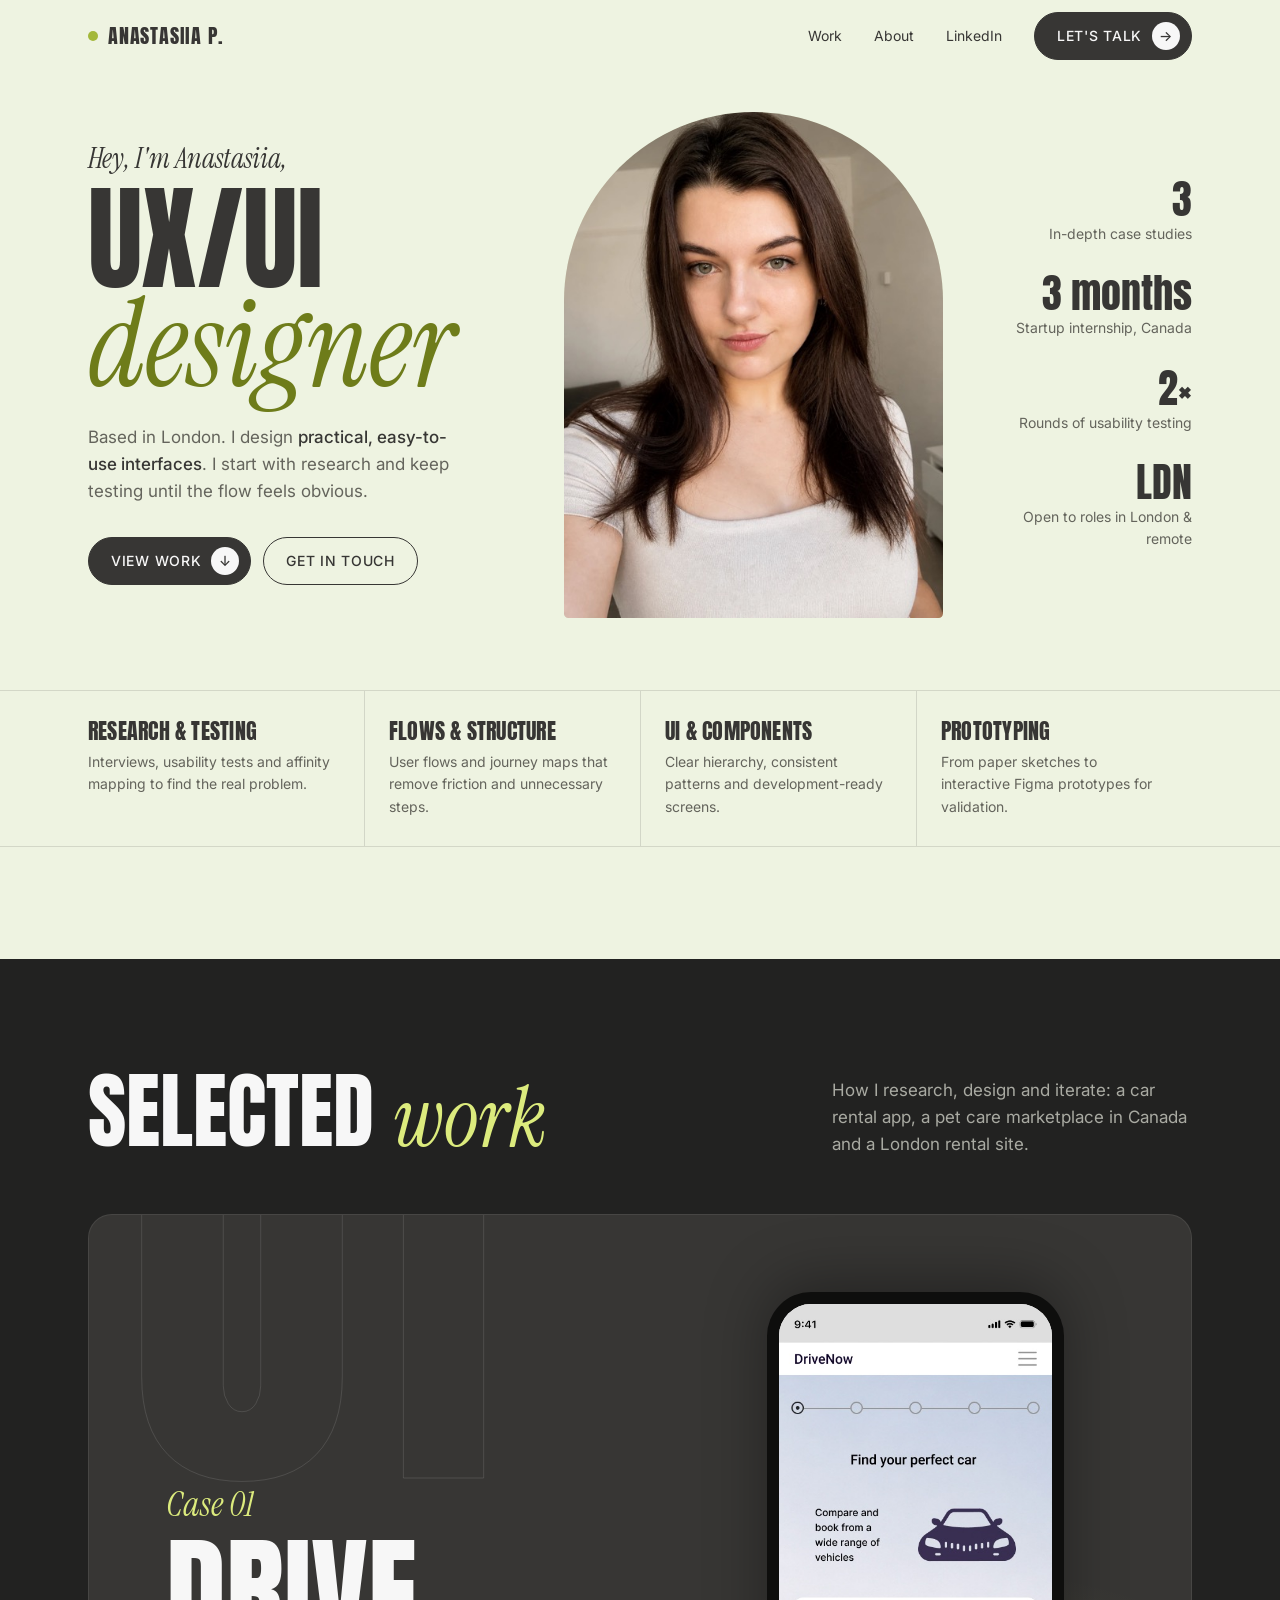
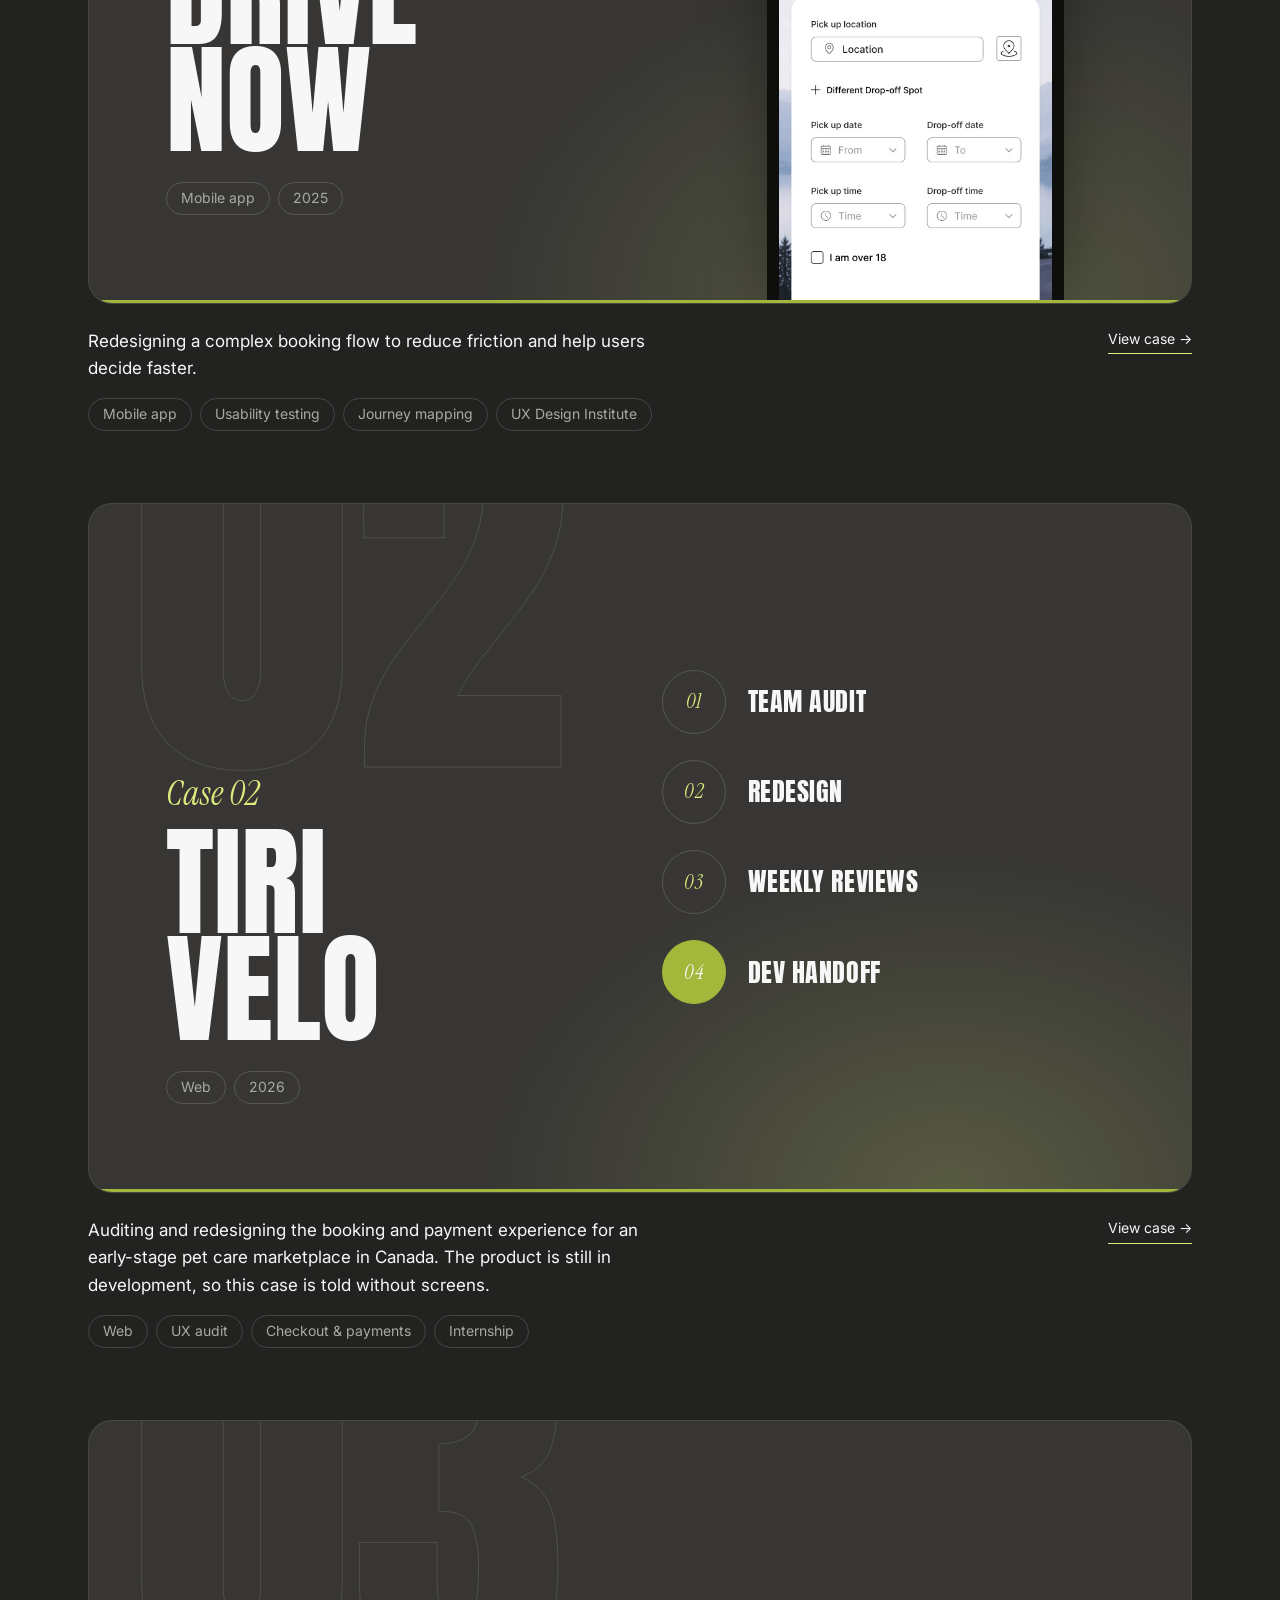
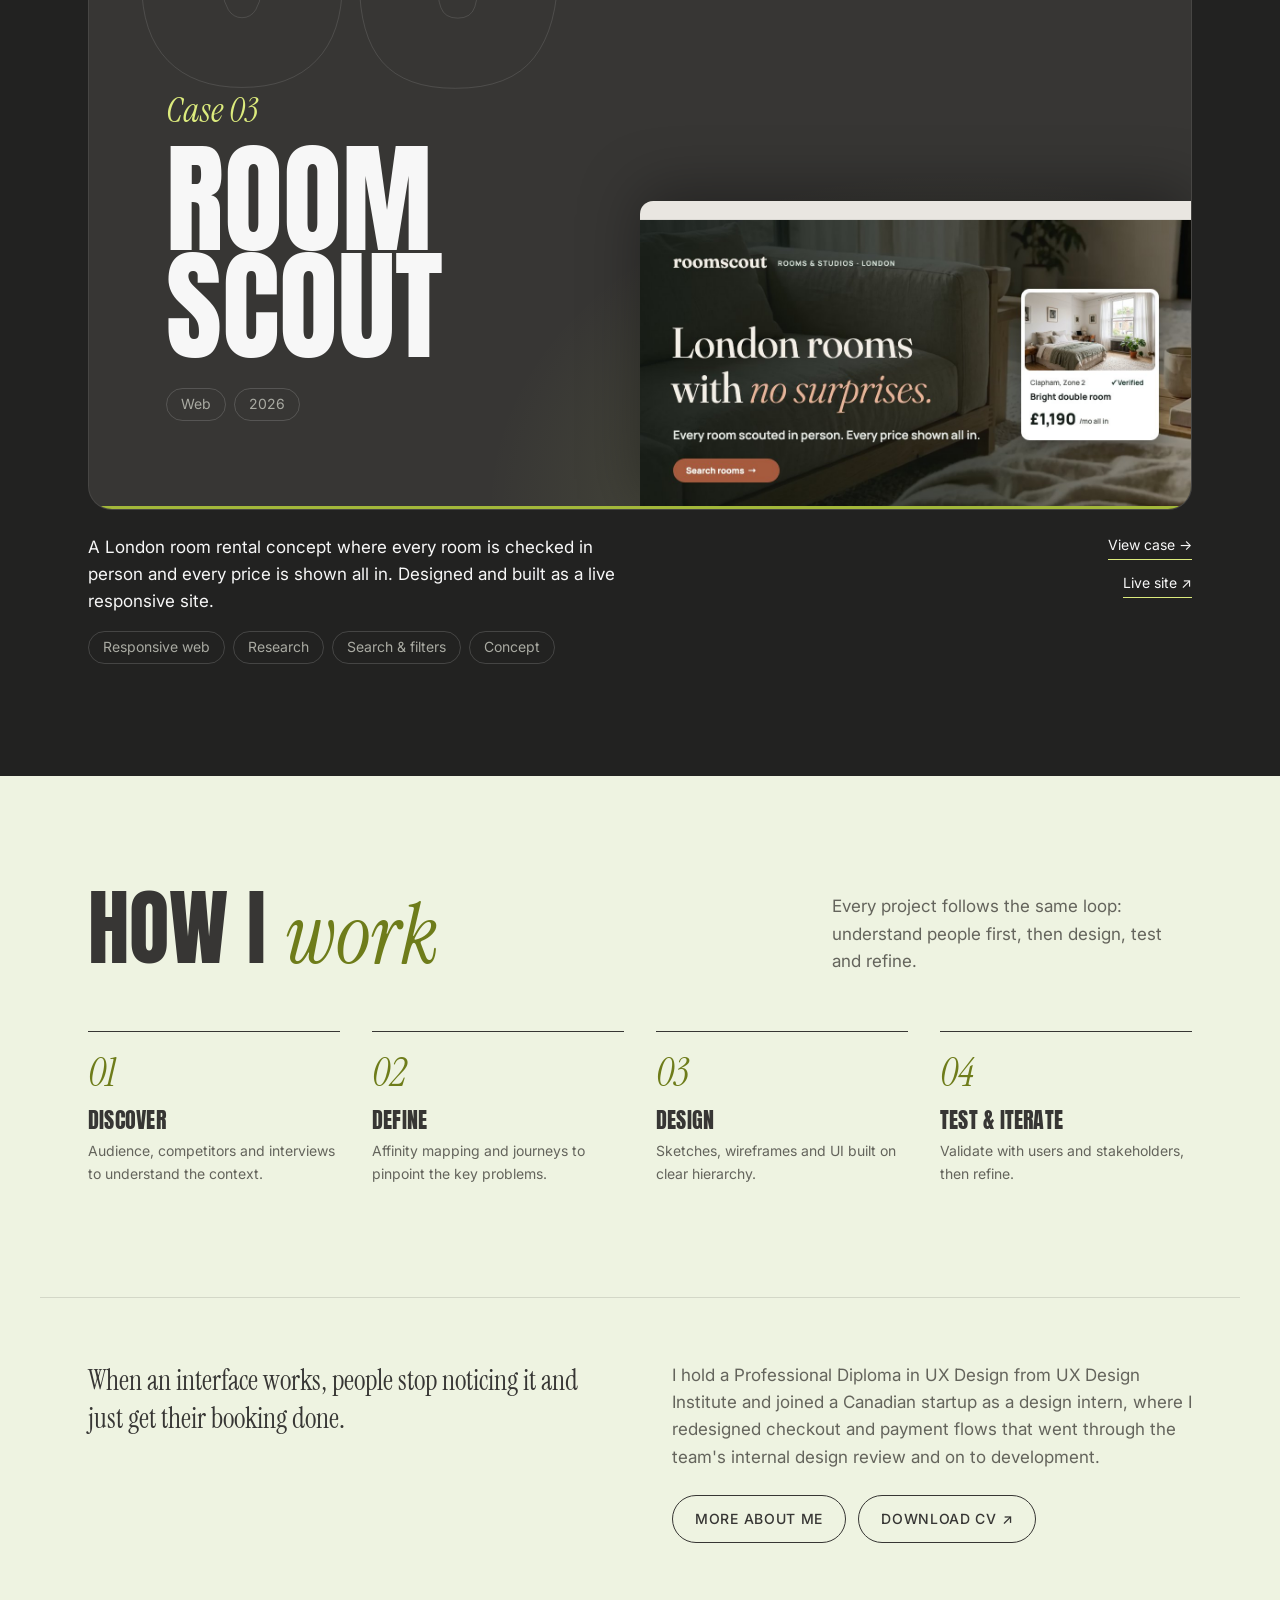
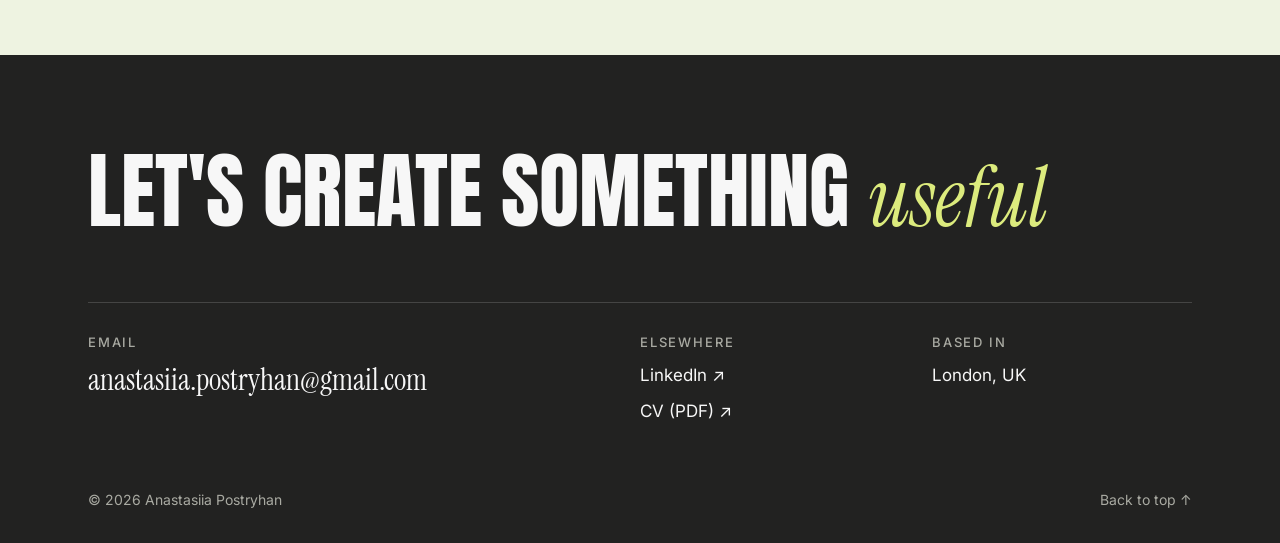
==== commit 2a7cadba: "Font and mobile fixes" ====
--- a/index.html
+++ b/index.html
@@ -21,8 +21,9 @@
   <meta name="twitter:description" content="Portfolio of Anastasiia Postryhan, a junior UX/UI designer in London. Case studies in research, usability testing and web and mobile UI.">
   <link rel="preconnect" href="https://fonts.googleapis.com">
   <link rel="preconnect" href="https://fonts.gstatic.com" crossorigin>
-  <link href="https://fonts.googleapis.com/css2?family=Anton&family=Instrument+Serif:ital@0;1&family=Inter:wght@400;500&display=swap" rel="stylesheet">
-  <link rel="stylesheet" href="styles.css?v=23">
+  <link rel="preload" as="style" href="https://fonts.googleapis.com/css2?family=Anton&family=Instrument+Serif:ital@0;1&family=Inter:wght@400;500&display=swap" onload="this.onload=null;this.rel='stylesheet'">
+  <noscript><link rel="stylesheet" href="https://fonts.googleapis.com/css2?family=Anton&family=Instrument+Serif:ital@0;1&family=Inter:wght@400;500&display=swap"></noscript>
+  <link rel="stylesheet" href="styles.css?v=25">
   <link rel="icon" href="favicon.svg" type="image/svg+xml">
   <link rel="icon" href="favicon-32.png" type="image/png" sizes="32x32">
   <link rel="apple-touch-icon" href="apple-touch-icon.png">
@@ -56,12 +57,12 @@
         </div>
 
         <div class="arch">
-          <img width="1086" height="1448" fetchpriority="high" src="assets/anastasiia.webp" alt="Portrait of Anastasiia Postryhan">
+          <img width="1086" height="1448" fetchpriority="high" src="assets/anastasiia-750.jpg" srcset="assets/anastasiia-480.jpg 480w, assets/anastasiia-750.jpg 750w, assets/anastasiia.webp 1086w" sizes="(max-width: 640px) 320px, (max-width: 960px) 45vw, 420px" alt="Portrait of Anastasiia Postryhan">
         </div>
 
         <div class="facts">
           <div><div class="fact__num">3</div><div class="fact__label">In-depth case studies</div></div>
-          <div><div class="fact__num">3 mo</div><div class="fact__label">Startup internship, Canada</div></div>
+          <div><div class="fact__num">3 months</div><div class="fact__label">Startup internship, Canada</div></div>
           <div><div class="fact__num">2×</div><div class="fact__label">Rounds of usability testing</div></div>
           <div><div class="fact__num">LDN</div><div class="fact__label">Open to roles in London &amp; remote</div></div>
         </div>
@@ -92,7 +93,7 @@
             <div class="cover-d">
               <span class="cover-d__num">01</span>
               <div class="cover-d__text"><div class="cover-d__eyebrow">Case 01</div><div class="cover-d__name">Drive<br>Now</div><div class="cover-d__meta"><span>Mobile app</span><span>2025</span></div></div>
-              <div class="cover-d__media"><div class="cover-d__phone"><img loading="lazy" width="440" height="1100" src="assets/dn/FjUAhNZ296VUtblM.png" alt="DriveNow search screen"></div></div>
+              <div class="cover-d__media"><div class="cover-d__phone"><img loading="lazy" width="440" height="1100" src="assets/dn/FjUAhNZ296VUtblM.jpg" alt="DriveNow search screen"></div></div>
             </div>
             <div class="case__row">
               <div>
@@ -124,7 +125,7 @@
             <a href="roomscout.html" class="case__cover" aria-label="RoomScout case study"><div class="cover-d">
               <span class="cover-d__num">03</span>
               <div class="cover-d__text"><div class="cover-d__eyebrow">Case 03</div><div class="cover-d__name">Room<br>Scout</div><div class="cover-d__meta"><span>Web</span><span>2026</span></div></div>
-              <div class="cover-d__shot"><img loading="lazy" src="assets/rs/og.jpg" alt="RoomScout hero screen" width="1200" height="630"></div>
+              <div class="cover-d__shot"><img loading="lazy" src="assets/rs/og.jpg?v=2" alt="RoomScout hero screen" width="1200" height="630"></div>
             </div></a>
             <div class="case__row">
               <div>
@@ -161,7 +162,7 @@
         <p class="about-teaser__lead">When an interface works, people stop noticing it and just get their booking done.</p>
         <div class="about-teaser__body">
           <p>I hold a Professional Diploma in UX Design from UX Design Institute and joined a Canadian startup as a design intern, where I redesigned checkout and payment flows that went through the team's internal design review and on to development.</p>
-          <a href="about.html" class="btn btn--ghost">More about me</a>
+          <div class="hero__ctas"><a href="about.html" class="btn btn--ghost">More about me</a><a href="Anastasiia_Postryhan_CV.pdf" class="btn btn--ghost" target="_blank" rel="noopener noreferrer">Download CV ↗</a></div>
         </div>
       </div>
     </section>
@@ -178,6 +179,7 @@
         <div>
           <p class="footer__label">Elsewhere</p>
           <a href="https://uk.linkedin.com/in/anastasiia-postryhan-ux" target="_blank" rel="noopener noreferrer">LinkedIn ↗</a>
+          <a href="Anastasiia_Postryhan_CV.pdf" target="_blank" rel="noopener noreferrer">CV (PDF) ↗</a>
         </div>
         <div>
           <p class="footer__label">Based in</p>
--- a/styles.css
+++ b/styles.css
@@ -37,8 +37,8 @@
   --fs-body: 17px;
   --fs-card: 15px;
   --fs-small: 14px;
-  --fs-caption: 13px;
-  --fs-label: 12px;
+  --fs-caption: 14px;
+  --fs-label: 13px;
 
   /* Spacing */
   --gutter: clamp(16px, 4vw, 48px);
@@ -98,7 +98,7 @@
   display: inline-flex; align-items: center; justify-content: center; gap: 10px;
   min-height: var(--control-h); padding: 0 22px;
   border-radius: var(--r-pill); border: 1px solid var(--ink);
-  font: 500 13px/1 var(--sans); letter-spacing: .06em; text-transform: uppercase;
+  font: 500 14px/1 var(--sans); letter-spacing: .05em; text-transform: uppercase;
   transition: transform .2s, background .2s, color .2s;
 }
 .btn:hover { transform: translateY(-2px); }
@@ -162,7 +162,7 @@
 .arch img { width: 100%; height: 100%; object-fit: cover; object-position: 50% 20%; }
 
 .facts { display: flex; flex-direction: column; gap: 28px; text-align: right; }
-.fact__num { font: 400 40px/1 var(--display); }
+.fact__num { font: 400 40px/1 var(--display); white-space: nowrap; }
 .fact__label { font-size: var(--fs-caption); color: var(--muted); margin-top: 4px; }
 
 .skills { border-block: 1px solid var(--line); }
@@ -327,7 +327,7 @@
 .cover-d::after { content: ""; position: absolute; left: 0; right: 0; bottom: 0; height: 3px; background: var(--warm); z-index: 4; }
 .cover-d__num { position: absolute; left: 4cqw; top: -13cqw; z-index: 1; pointer-events: none; font: 400 40cqw/1 var(--display); color: transparent; -webkit-text-stroke: 1px var(--num-stroke); }
 .cover-d__text { position: relative; z-index: 3; align-self: end; padding: 0 0 8cqw 7cqw; }
-.cover-d__eyebrow { font: italic 400 3.2cqw/1 var(--serif); color: var(--accent); }
+.cover-d__eyebrow { font: italic 400 max(14px, 3.2cqw)/1 var(--serif); color: var(--accent); }
 .cover-d__name { font: 400 11cqw/.88 var(--display); text-transform: uppercase; margin-top: 1.6cqw; }
 .cover-d__meta { display: flex; flex-wrap: wrap; gap: 8px; margin-top: 2.6cqw; }
 .cover-d__media { position: relative; z-index: 2; display: flex; justify-content: center; align-items: flex-end; padding-top: 7cqw; min-height: 0; height: 100%; overflow: hidden; }
@@ -371,6 +371,12 @@
   .arch { max-width: 320px; }
   .facts { gap: 20px; }
   .fact__num { font-size: 32px; }
+  /* Centre the hero on phones */
+  .hero__grid > div:first-child, .about-hero__grid > div:first-child { text-align: center; }
+  .hero__lead, .about-hero__lead { margin-inline: auto; }
+  .hero__ctas { justify-content: center; }
+  .hero .arch, .about-hero .arch { justify-self: center; width: 100%; max-width: 320px; }
+  .facts { display: grid; grid-template-columns: 1fr 1fr; gap: 24px 16px; text-align: center; }
   .skills__grid, .steps, .about-teaser__grid, .footer__grid { grid-template-columns: 1fr; }
   .skill { border-left: 0; padding-left: 0; border-top: 1px solid var(--line); }
   .skill:first-child { border-top: 0; }
@@ -391,7 +397,7 @@
 /* ---------- Process flow (used where product screens can't be shown) ---------- */
 .flow { position: relative; z-index: 2; align-self: center; justify-self: stretch; list-style: none; display: grid; gap: 2.4cqw; padding: 6cqw 7cqw 8cqw 2cqw; counter-reset: flow; }
 .flow li { counter-increment: flow; display: grid; grid-template-columns: auto 1fr; align-items: center; gap: 2cqw; font: 400 max(13px, 2.4cqw)/1.1 var(--display); text-transform: uppercase; letter-spacing: .02em; color: var(--on-dark); }
-.flow li::before { content: "0" counter(flow); display: grid; place-items: center; width: 5.6cqw; height: 5.6cqw; min-width: 28px; min-height: 28px; border-radius: 50%; border: 1px solid var(--line-dark); font: italic 400 max(12px, 1.9cqw)/1 var(--serif); color: var(--accent); text-transform: none; }
+.flow li::before { content: "0" counter(flow); display: grid; place-items: center; width: 5.6cqw; height: 5.6cqw; min-width: 28px; min-height: 28px; border-radius: 50%; border: 1px solid var(--line-dark); font: italic 400 max(13px, 1.9cqw)/1 var(--serif); color: var(--accent); text-transform: none; }
 .flow li:last-child::before { background: var(--warm); border-color: var(--warm); color: var(--on-dark); }
 .cover-d--wide .flow { grid-auto-flow: column; grid-template-columns: repeat(5, 1fr); gap: 2cqw; padding: 10cqw 6cqw; align-self: center; }
 .cover-d--wide .flow li { grid-template-columns: 1fr; justify-items: center; text-align: center; font-size: max(12px, 1.8cqw); }
@@ -428,7 +434,7 @@
 .fact-card { border-top: 1px solid var(--ink); padding-top: 16px; }
 .fact-card__num { font: 400 40px/1 var(--display); }
 .fact-card p { font-size: var(--fs-small); color: var(--muted); margin-top: 8px; }
-.fact-card cite { display: block; font-style: normal; font-size: var(--fs-caption); color: var(--muted); margin-top: 6px; opacity: .8; }
+.fact-card cite { display: block; font-style: normal; font-size: var(--fs-caption); color: var(--muted); margin-top: 6px; }
 
 .compare { width: 100%; border-collapse: separate; border-spacing: 0; font-size: var(--fs-card); margin-top: var(--sp-block); }
 .compare-wrap { overflow-x: auto; }
@@ -517,3 +523,5 @@
 .case__links { display: flex; flex-direction: column; align-items: flex-end; gap: 12px; }
 .timeline-v .links { margin-top: 12px; gap: 20px; }
 @media (max-width: 640px) { .case__links { flex-direction: row; align-items: center; gap: 20px; } }
+.footer__grid > div > a + a { display: block; margin-top: 8px; }
+.footer__grid > div > a { display: block; }
